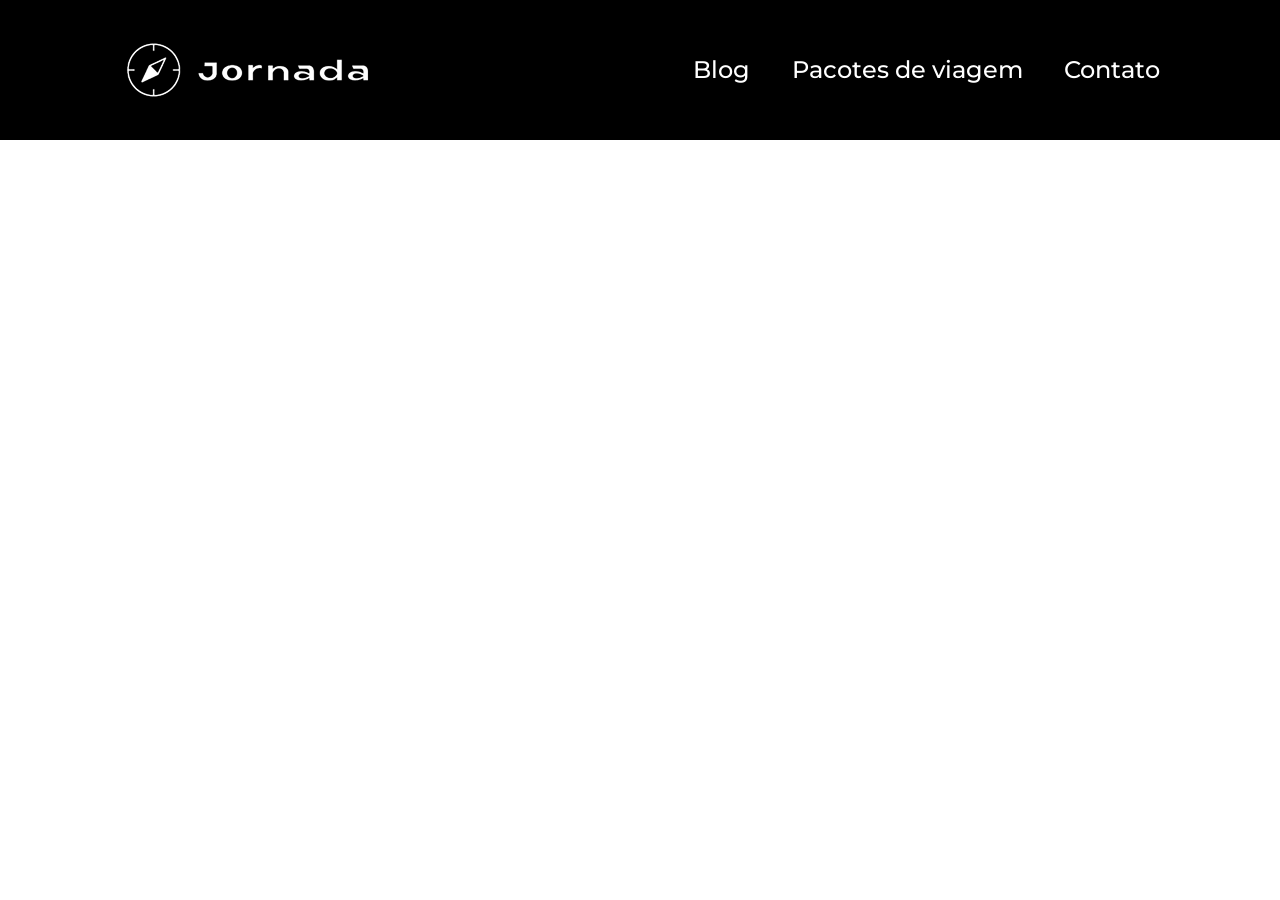
==== index.html @ e8b5a830 "Início até finalização do header" ====
<!DOCTYPE html>
<html lang="pt-br">

<head>
    <meta charset="UTF-8">
    <meta name="viewport" content="width=device-width, initial-scale=1.0">
    <title>Jornada Viagens</title>
    <link rel="shortcut icon" href="favicon.png" type="image/png">
    <link rel="stylesheet" href="styles/style.css">
</head>
<body>
    <header>
        <a class="header__logo" href="index.html" title="Voltar para a página inicial">
            <img class="header__logo-mobile" src="assets/bussola-jornada-branco.png" alt="Bússola do logo Jornada Viagens na cor branca">
            <img class="header__logo-desktop" src="assets/bussola-texto-jornada-branco.png" alt="Logo Jornada Viagens na cor branca">
        </a>
        <div class="header__container__menu">
            <label for="menu">
                <img src="assets/menu.png" alt="Menu">
            </label>
            <input type="checkbox" id="menu" hidden>
            <nav class="header__menu">
                <ul>
                    <li><a href="blog.html" target="_blank" title="Acessar Blog">Blog</a></li>
                    <li><a href="pacotes.html" target="_blank" title="Acessar Pacotes de viagem">Pacotes de viagem</a></li>
                    <li><a href="contato.html" target="_blank" title="Acessar Contato">Contato</a></li>
                </ul>
            </nav>
        </div>
    </header>
</body>
</html>
---- styles/style.css ----
@charset "UTF-8";

@import url(reset.css);
@import url(global.css);
@import url(header.css);
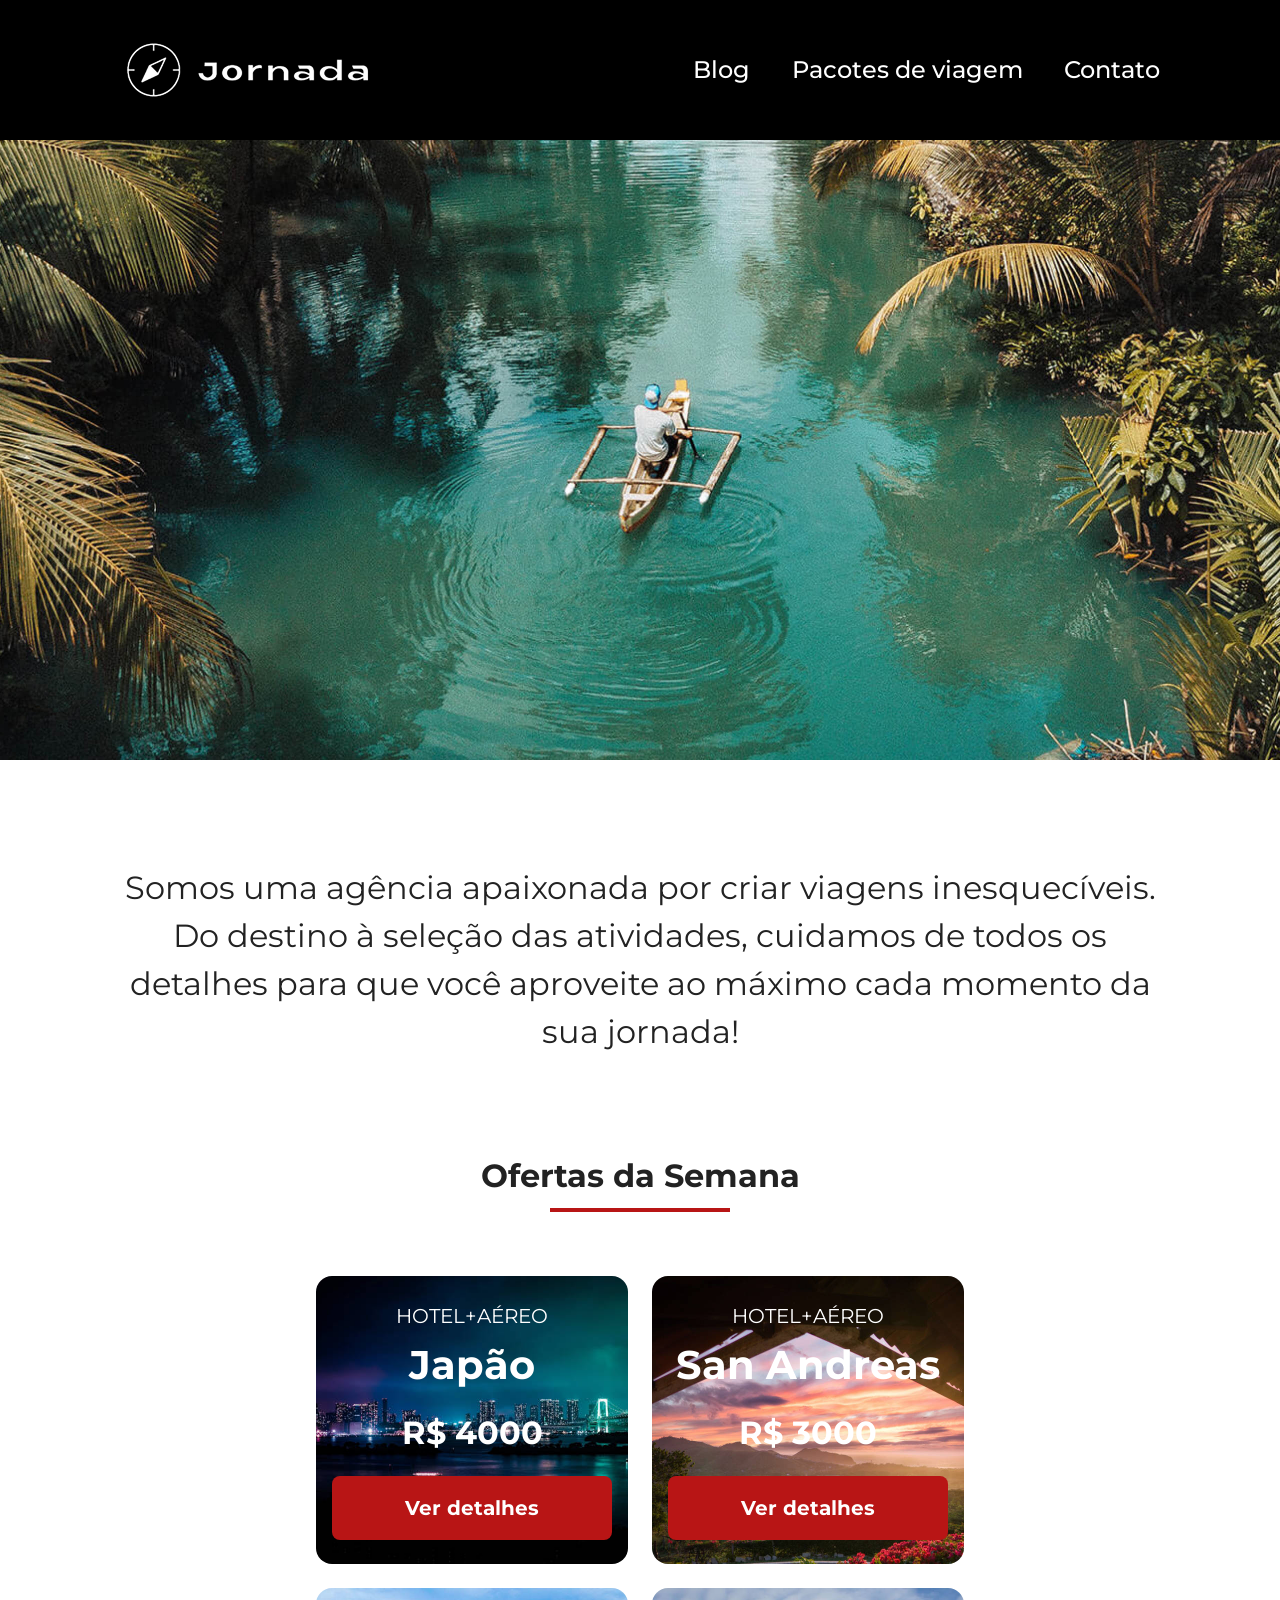
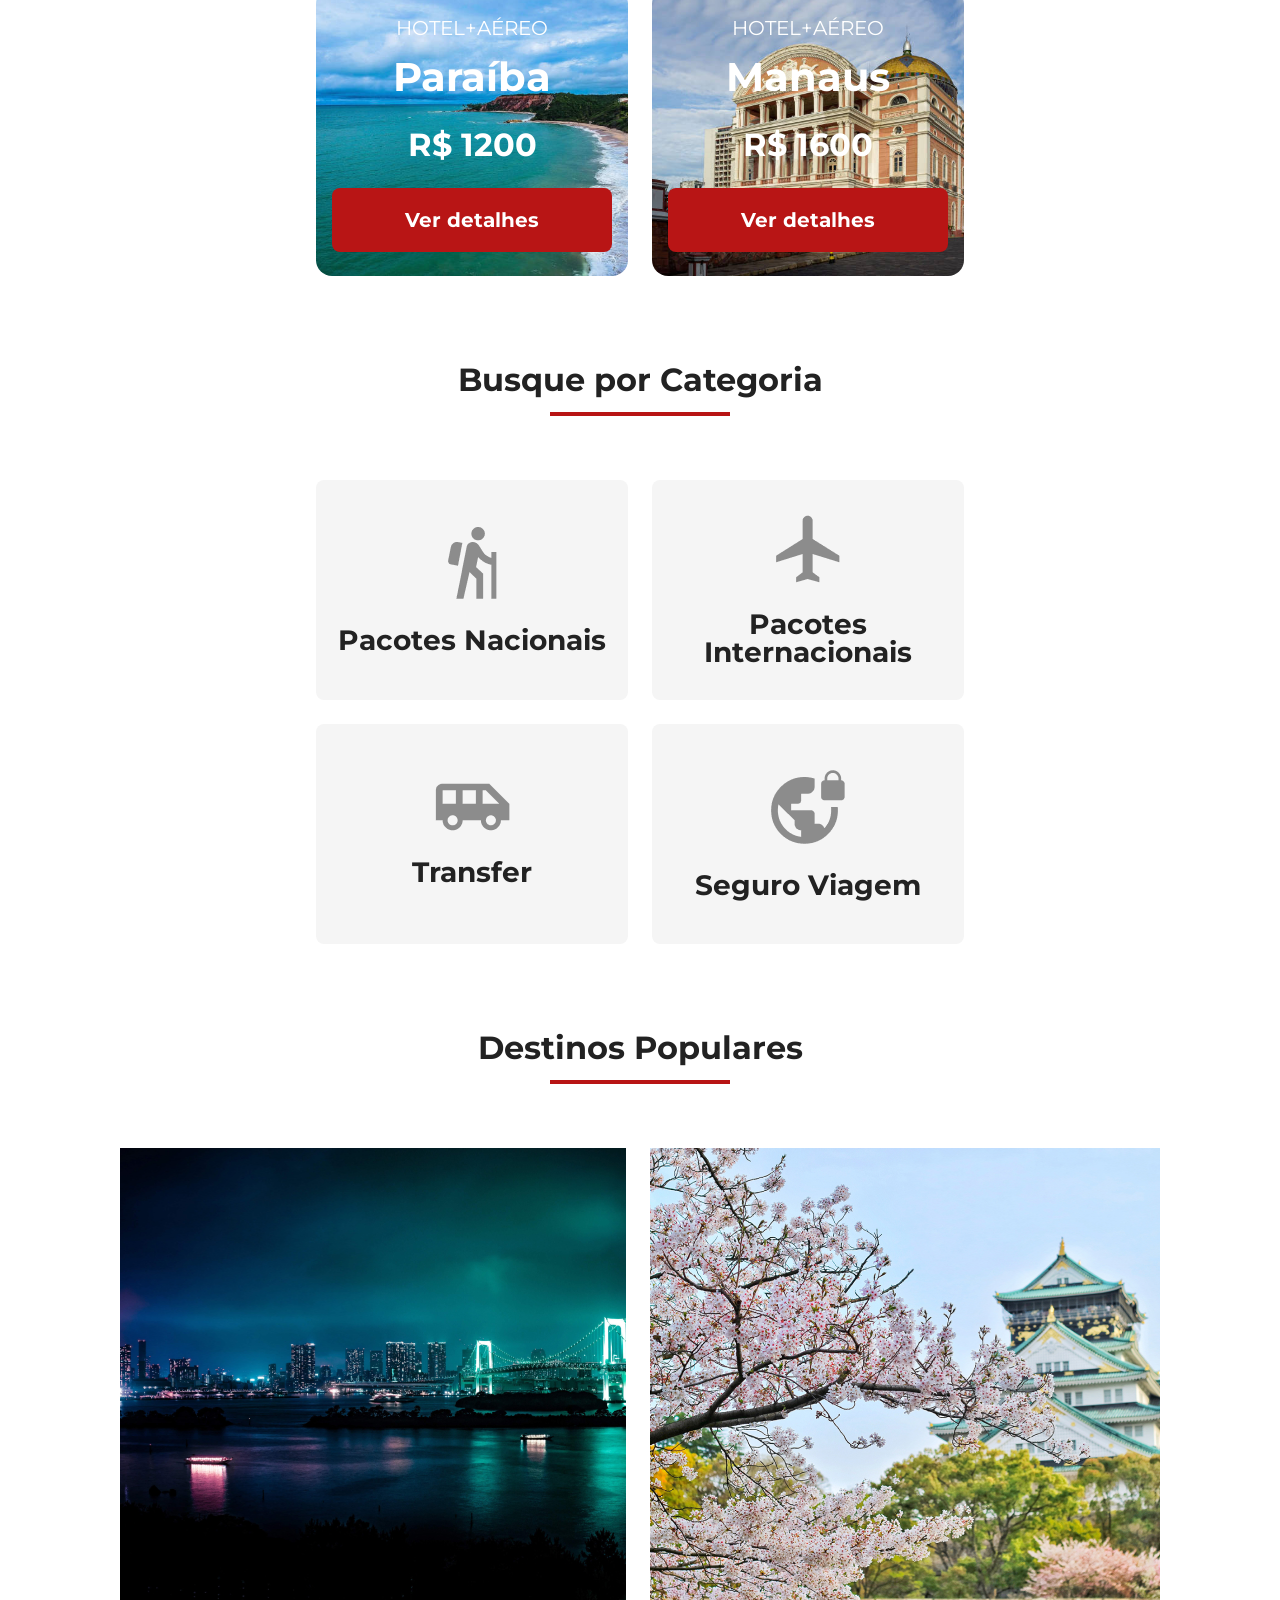
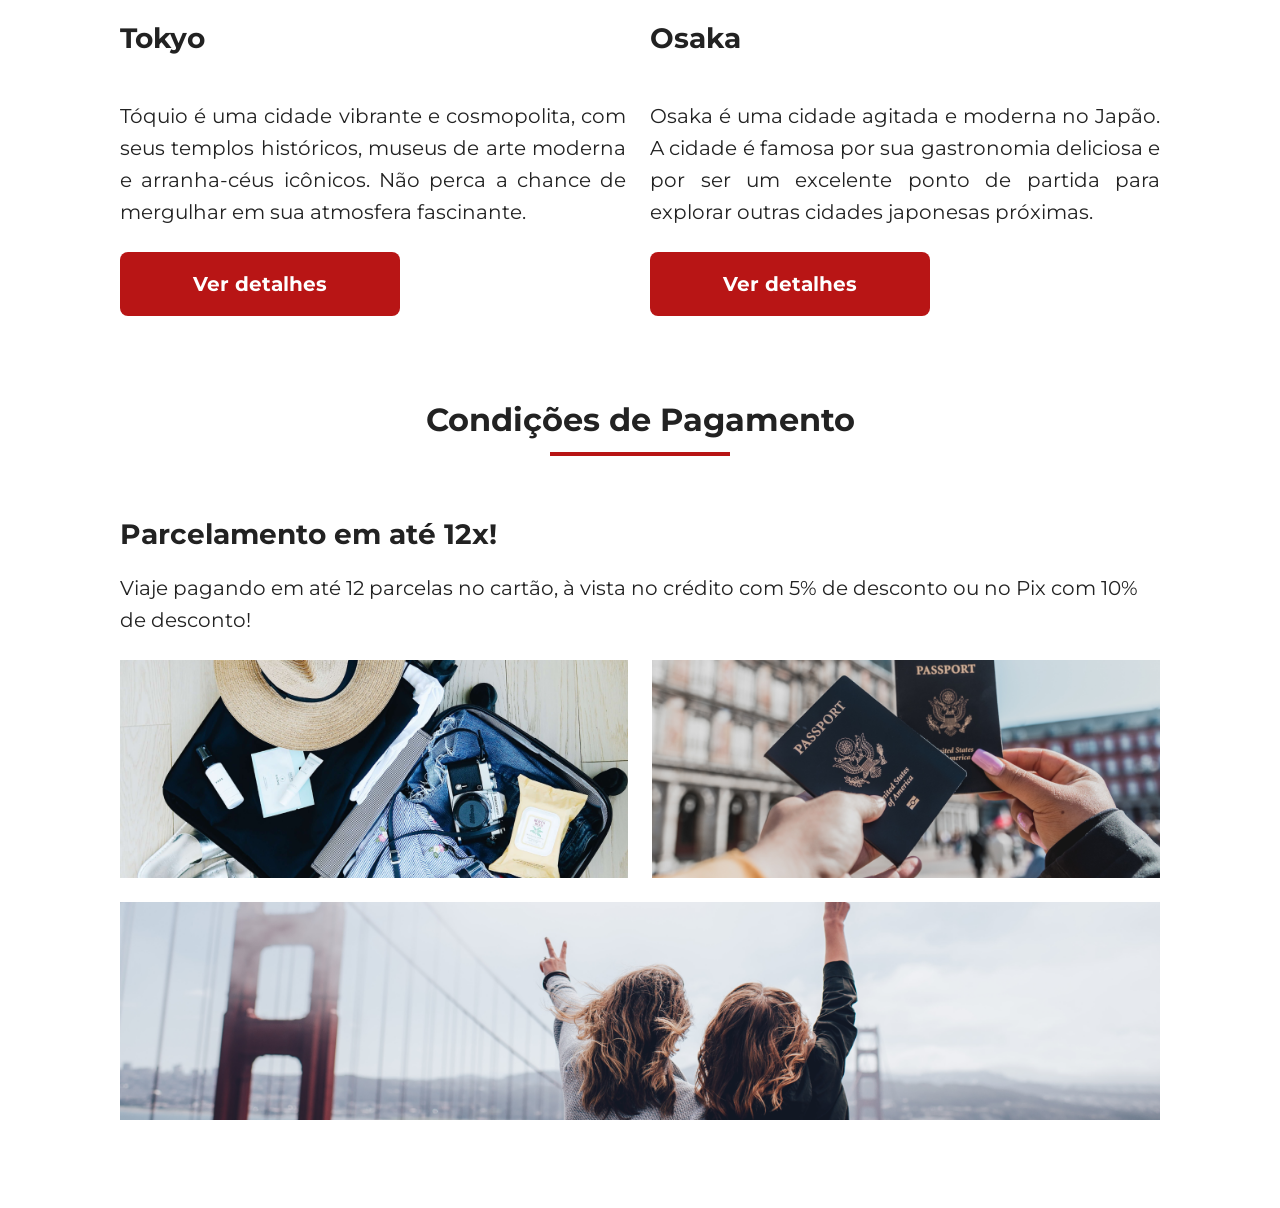
==== commit a2ca207c: "Atualização de Conteúdo" ====
--- a/index.html
+++ b/index.html
@@ -28,5 +28,125 @@
             </nav>
         </div>
     </header>
+    <section class="hero">
+        <div class="hero-img"></div>
+        <h2>Somos uma agência apaixonada por criar viagens inesquecíveis. Do destino à seleção das atividades, cuidamos de todos os detalhes para que você aproveite ao máximo cada momento da sua jornada!</h2>
+    </section>
+    <section class="offers">
+        <div class="section-title">
+            <h2>Ofertas da Semana</h2>
+            <hr>
+        </div>
+        <div class="offers-cards">
+            <article class="card japao">
+                <header>
+                    <p>HOTEL+AÉREO</p>
+                    <h3>Japão</h3>
+                    <h4>R$ 4000</h4>
+                </header>
+                <footer>
+                    <a href="#" class="button">Ver detalhes</a>
+                </footer>
+            </article>
+            <article class="card san-andreas">
+                <header>
+                    <p>HOTEL+AÉREO</p>
+                    <h3>San Andreas</h3>
+                    <h4>R$ 3000</h4>
+                </header>
+                <footer>
+                    <a href="#" class="button">Ver detalhes</a>
+                </footer>
+            </article>
+            <article class="card paraiba">
+                <header>
+                    <p>HOTEL+AÉREO</p>
+                    <h3>Paraíba</h3>
+                    <h4>R$ 1200</h4>
+                </header>
+                <footer>
+                    <a href="#" class="button">Ver detalhes</a>
+                </footer>
+            </article>
+            <article class="card manaus">
+                <header>
+                    <p>HOTEL+AÉREO</p>
+                    <h3>Manaus</h3>
+                    <h4>R$ 1600</h4>
+                </header>
+                <footer>
+                    <a href="#" class="button">Ver detalhes</a>
+                </footer>
+            </article>
+        </div>
+    </section>
+    <section class="categories">
+        <div class="section-title">
+            <h2>Busque por Categoria</h2>
+            <hr>
+        </div>
+        <div class="categories-cards">
+            <a href="#">
+                <article class="card-b">
+                    <div class="container-img"><img src="assets/icone-caminhada.png" alt="icone de pessoa caminhando"></img></div>
+                    <h3  class="content-title">Pacotes Nacionais</h3>
+                </article>
+            </a><a href="#">
+                <article class="card-b">
+                    <div class="container-img"><img src="assets/icone-aviao.png" alt="icone de aviao"></img></div>
+                    <h3  class="content-title">Pacotes Internacionais</h3>
+                </article>
+            </a><a href="#">
+                <article class="card-b">
+                    <div class="container-img"><img src="assets/icone-onibus.png" alt="icone de onibus"></img></div>
+                    <h3 class="content-title">Transfer</h3>
+                </article>
+            </a><a href="#">
+                <article class="card-b">
+                    <div class="container-img"><img src="assets/icone-planeta.png" alt="icone de planeta e cadeado"></img></div>
+                    <h3  class="content-title">Seguro Viagem</h3>
+                </article>
+            </a>
+        </div>
+    </section>
+    <section class="destinations">
+        <div class="section-title">
+            <h2>Destinos Populares</h2>
+            <hr>
+        </div>
+        <div class="container-destinations">
+            <article>
+                <div class="container-img tokyo">
+                </div>
+                <h3 class="content-title">Tokyo</h3>
+                <p class="content-text">Tóquio é uma cidade vibrante e cosmopolita, com seus templos históricos, museus de arte moderna e arranha-céus icônicos. Não perca a chance de mergulhar em sua atmosfera fascinante.</p>
+                <a href="#" class="button">Ver detalhes</a>
+            </article>
+            <article>
+                <div class="container-img osaka">
+                </div>
+                <h3 class="content-title">Osaka</h3>
+                <p class="content-text">Osaka é uma cidade agitada e moderna no Japão. A cidade é famosa por sua gastronomia deliciosa e por ser um excelente ponto de partida para explorar outras cidades japonesas próximas.</p>
+                <a href="#" class="button">Ver detalhes</a>
+            </article>
+        </div>
+    </section>
+    <section class="payments">
+        <div class="section-title">
+            <h2>Condições de Pagamento</h2>
+            <hr>
+        </div>
+        <div class="content-container">
+            <div class="container-text">
+                <h3 class="content-title">Parcelamento em até 12x!</h3>
+                <p class="content-text">Viaje pagando em até 12 parcelas no cartão, à vista no crédito com 5% de desconto ou no Pix com 10% de desconto! </p>
+            </div>
+            <div class="container-image">
+                <div class="container-img first"></div>
+                <div class="container-img second"></div>
+                <div class="container-img third"></div>
+            </div>
+        </div>
+    </section>
 </body>
 </html>
--- a/styles/style.css
+++ b/styles/style.css
@@ -2,4 +2,9 @@
 
 @import url(reset.css);
 @import url(global.css);
-@import url(header.css);+@import url(header.css);
+@import url(hero.css);
+@import url(offers.css);
+@import url(categories.css);
+@import url(destinations.css);
+@import url(payments.css);
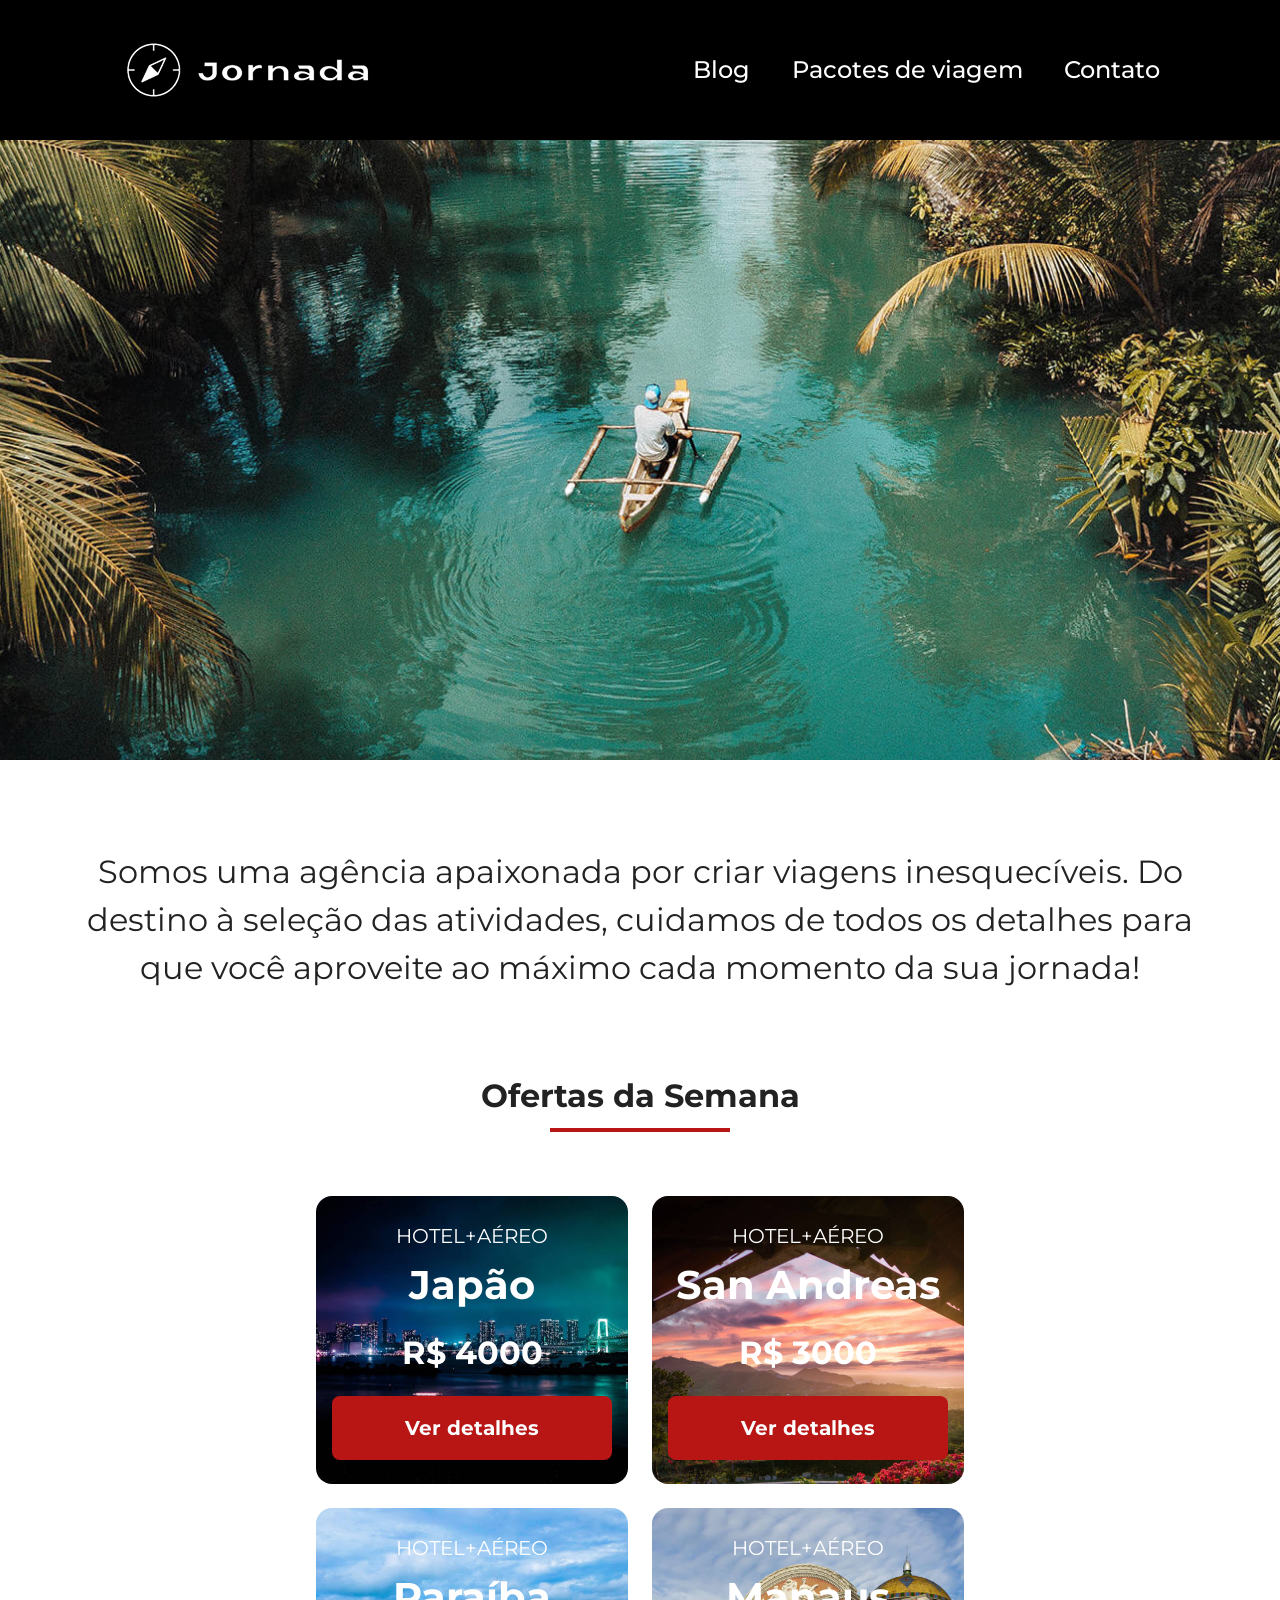
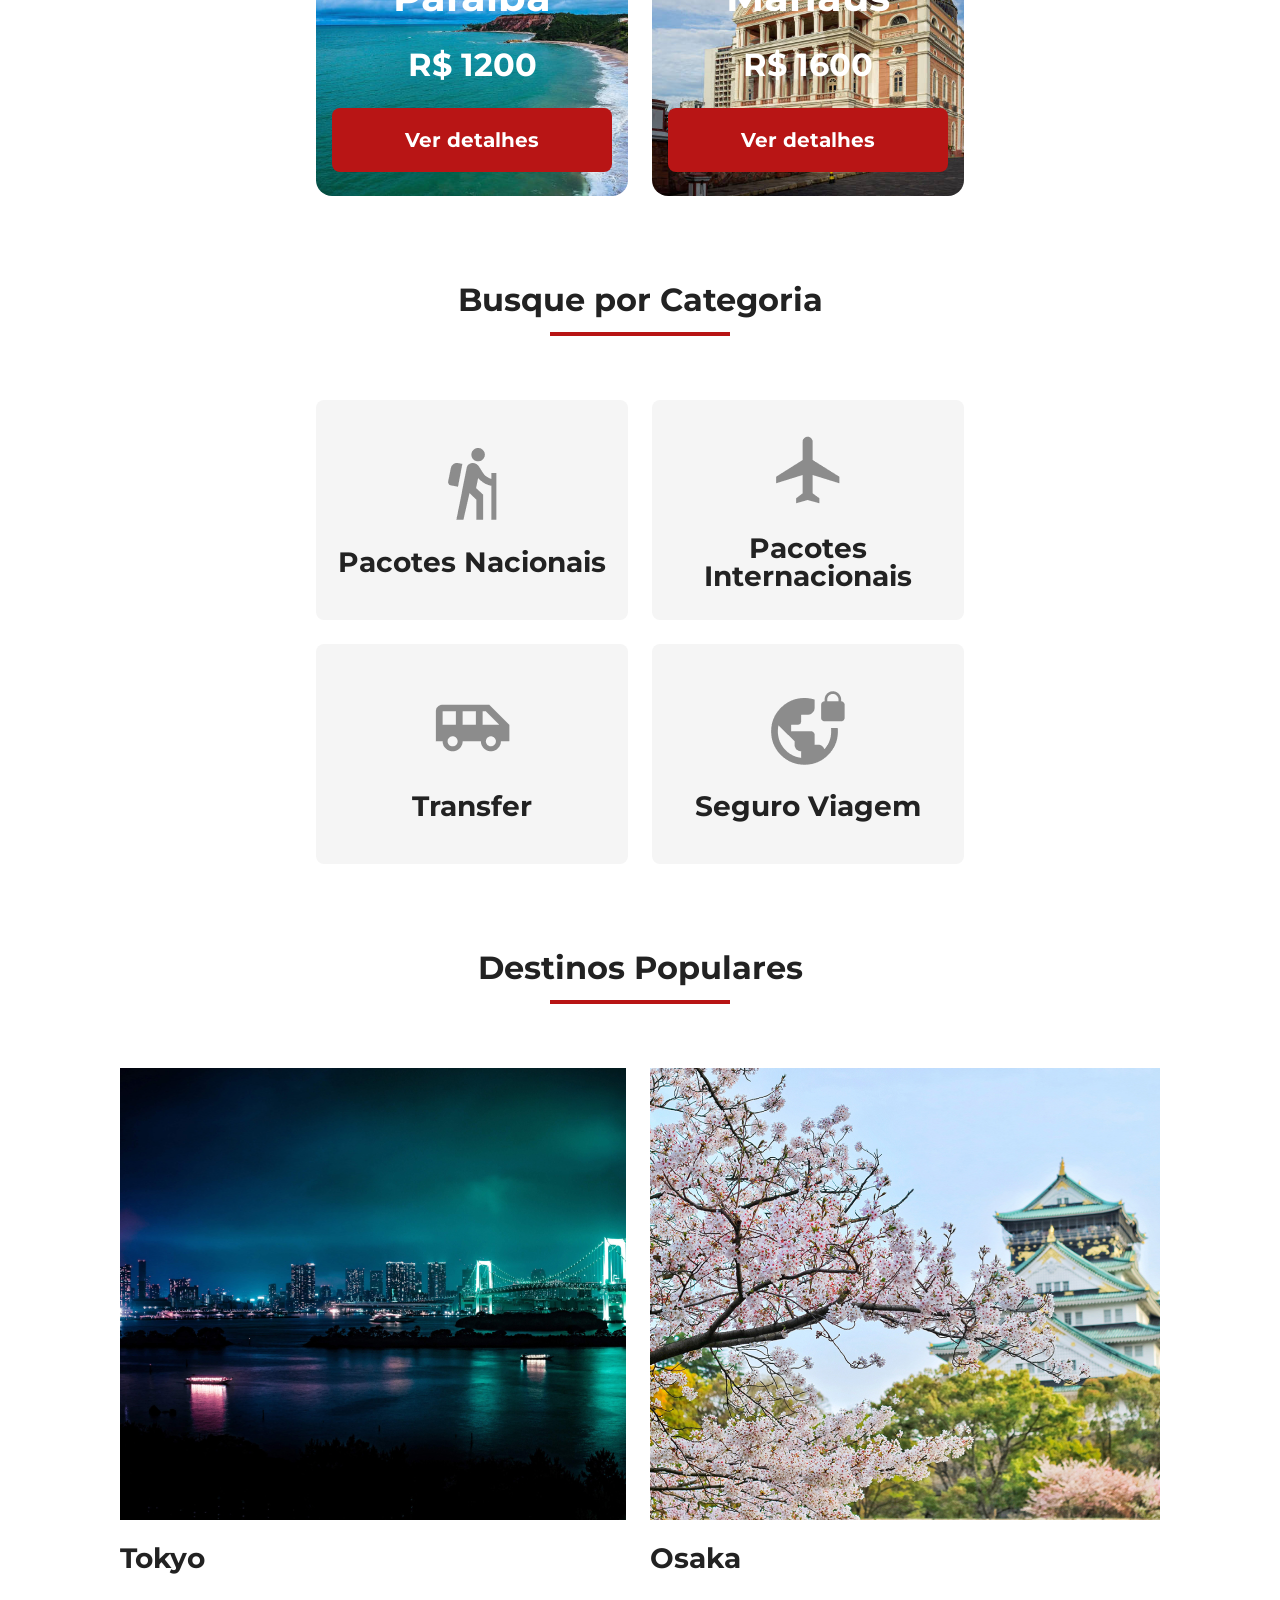
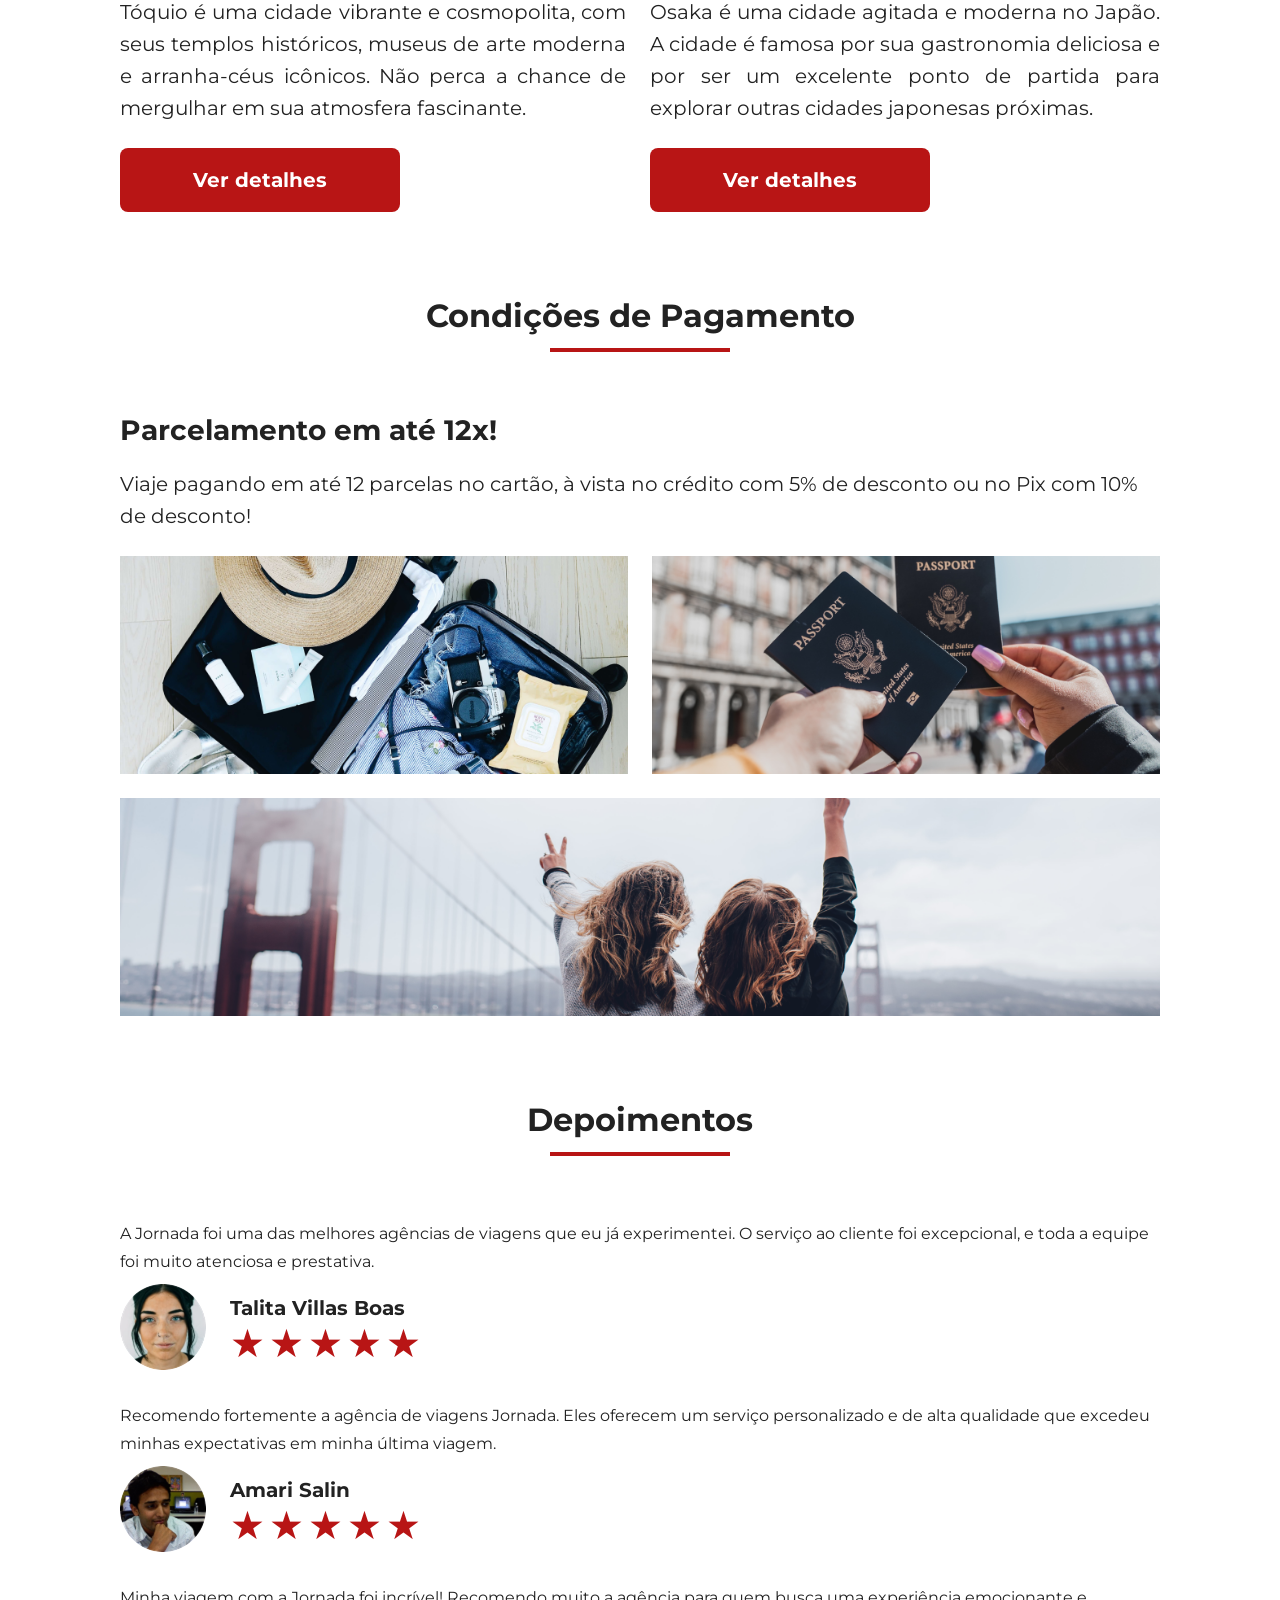
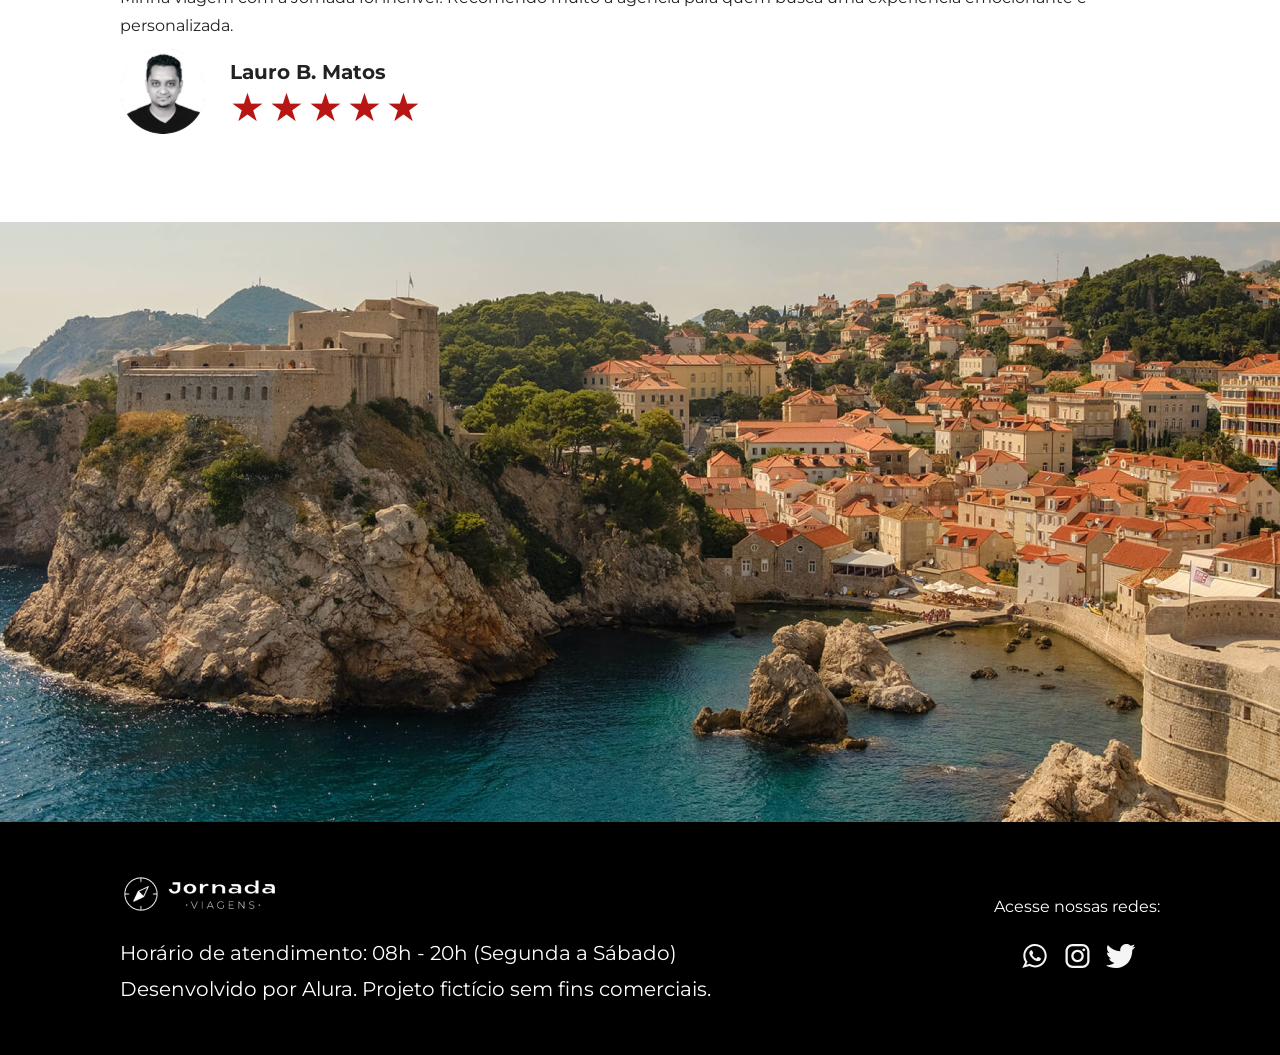
==== commit da3da6b5: "Conclusão do Site" ====
--- a/index.html
+++ b/index.html
@@ -5,148 +5,234 @@
     <meta charset="UTF-8">
     <meta name="viewport" content="width=device-width, initial-scale=1.0">
     <title>Jornada Viagens</title>
-    <link rel="shortcut icon" href="favicon.png" type="image/png">
+    <link rel="icon" href="favicon.ico" type="image/x-icon">
+    <meta name="description" content="Jornada Viagens: uma agência apaixonada por criar viagens inesquecíveis. ">
+    <meta name="og:title" content="Jornada Viagens">
+    <meta name="og:description" content="Jornada Viagens: uma agência apaixonada por criar viagens inesquecíveis.">
+    <meta name="og:image" content="https://felipemirandabr.github.io/jornada-viagens/assets/logo-footer.png">
+    <meta name="og:type" content="website">
+    <meta name="og:url" content="https://felipemirandabr.github.io/jornada-viagens">
     <link rel="stylesheet" href="styles/style.css">
 </head>
 <body>
-    <header>
-        <a class="header__logo" href="index.html" title="Voltar para a página inicial">
-            <img class="header__logo-mobile" src="assets/bussola-jornada-branco.png" alt="Bússola do logo Jornada Viagens na cor branca">
-            <img class="header__logo-desktop" src="assets/bussola-texto-jornada-branco.png" alt="Logo Jornada Viagens na cor branca">
+    <header class="site-header">
+        <a class="site-header__logo-container" href="index.html" title="Voltar para a página inicial">
+            <img class="site-header__logo--mobile" src="assets/bussola-jornada-branco.png" alt="Bússola do logo Jornada Viagens na cor branca">
+            <img class="site-header__logo--desktop" src="assets/bussola-texto-jornada-branco.png" alt="Logo Jornada Viagens na cor branca">
         </a>
-        <div class="header__container__menu">
+        <div class="site-header__menu-container">
             <label for="menu">
                 <img src="assets/menu.png" alt="Menu">
             </label>
             <input type="checkbox" id="menu" hidden>
-            <nav class="header__menu">
+            <nav class="site-header__menu">
                 <ul>
-                    <li><a href="blog.html" target="_blank" title="Acessar Blog">Blog</a></li>
-                    <li><a href="pacotes.html" target="_blank" title="Acessar Pacotes de viagem">Pacotes de viagem</a></li>
-                    <li><a href="contato.html" target="_blank" title="Acessar Contato">Contato</a></li>
+                    <li class="site-header__menu-item"><a href="blog.html" title="Acessar Blog">Blog</a></li>
+                    <li class="site-header__menu-item"><a href="pacotes-de-viagem.html" title="Acessar Pacotes de viagem">Pacotes de viagem</a></li>
+                    <li class="site-header__menu-item"><a href="contact.html" title="Acessar Contato">Contato</a></li>
                 </ul>
             </nav>
         </div>
     </header>
     <section class="hero">
-        <div class="hero-img"></div>
-        <h2>Somos uma agência apaixonada por criar viagens inesquecíveis. Do destino à seleção das atividades, cuidamos de todos os detalhes para que você aproveite ao máximo cada momento da sua jornada!</h2>
+        <div class="hero__image hero__image-header"></div>
+        <h2 class="hero__text">Somos uma agência apaixonada por criar viagens inesquecíveis. Do destino à seleção das atividades, cuidamos de todos os detalhes para que você aproveite ao máximo cada momento da sua jornada!</h2>
     </section>
-    <section class="offers">
-        <div class="section-title">
-            <h2>Ofertas da Semana</h2>
-            <hr>
+    <main>
+        <section class="offers">
+            <div class="section-title">
+                <h2 class="section-title__title">Ofertas da Semana</h2>
+                <hr class="section-title__line">
+            </div>
+            <div class="offers__card-container">
+                <article class="offers__card offers__card--japao">
+                    <header class="offers__card-header">
+                        <p class="offers__card-type">HOTEL+AÉREO</p>
+                        <h3 class="offers__card-destination">Japão</h3>
+                        <h4 class="offers__card-price">R$ 4000</h4>
+                    </header>
+                    <footer class="offers_card-footer">
+                        <a href="#" class="details-button">Ver detalhes</a>
+                    </footer>
+                </article>
+                <article class="offers__card offers__card--san-andreas">
+                    <header class="offers__card-header">
+                        <p class="offers__card-type">HOTEL+AÉREO</p>
+                        <h3 class="offers__card-destination">San Andreas</h3>
+                        <h4 class="offers__card-price">R$ 3000</h4>
+                    </header>
+                    <footer class="offers_card-footer">
+                        <a href="#" class="details-button">Ver detalhes</a>
+                    </footer>
+                </article>
+                <article class="offers__card offers__card--paraiba">
+                    <header class="offers__card-header">
+                        <p class="offers__card-type">HOTEL+AÉREO</p>
+                        <h3 class="offers__card-destination">Paraíba</h3>
+                        <h4 class="offers__card-price">R$ 1200</h4>
+                    </header>
+                    <footer class="offers_card-footer">
+                        <a href="#" class="details-button">Ver detalhes</a>
+                    </footer>
+                </article>
+                <article class="offers__card offers__card--manaus">
+                    <header class="offers__card-header">
+                        <p class="offers__card-type">HOTEL+AÉREO</p>
+                        <h3 class="offers__card-destination">Manaus</h3>
+                        <h4 class="offers__card-price">R$ 1600</h4>
+                    </header>
+                    <footer class="offers_card-footer">
+                        <a href="#" class="details-button">Ver detalhes</a>
+                    </footer>
+                </article>
+            </div>
+        </section>
+        <section class="categories">
+            <div class="section-title">
+                <h2 class="section-title__title">Busque por Categoria</h2>
+                <hr class="section-title__line">
+            </div>
+            <div class="categories__card-container">
+                <a class="categories__card-link" href="#">
+                    <article class="categories__card">
+                        <div class="categories__card-image-container"><img src="assets/icone-caminhada.png" alt="icone de pessoa caminhando"></img></div>
+                        <h3  class="categories__card-title content-title">Pacotes Nacionais</h3>
+                    </article>
+                </a><a class="categories__card-link" href="#">
+                    <article class="categories__card">
+                        <div class="categories__card-image-container"><img src="assets/icone-aviao.png" alt="icone de aviao"></img></div>
+                        <h3  class="categories__card-title content-title">Pacotes Internacionais</h3>
+                    </article>
+                </a><a class="categories__card-link" href="#">
+                    <article class="categories__card">
+                        <div class="categories__card-image-container"><img src="assets/icone-onibus.png" alt="icone de onibus"></img></div>
+                        <h3 class="categories__card-title content-title">Transfer</h3>
+                    </article>
+                </a><a class="categories__card-link" href="#">
+                    <article class="categories__card">
+                        <div class="categories__card-image-container"><img src="assets/icone-planeta.png" alt="icone de planeta e cadeado"></img></div>
+                        <h3  class="categories__card-title content-title">Seguro Viagem</h3>
+                    </article>
+                </a>
+            </div>
+        </section>
+        <section class="destinations">
+            <div class="section-title">
+                <h2 class="section-title__title">Destinos Populares</h2>
+                <hr class="section-title__line">
+            </div>
+            <div class="destinations__container">
+                <article class="destinations_article">
+                    <div class="destinations__image-container destinations__image-container--tokyo">
+                    </div>
+                    <h3 class="content-title">Tokyo</h3>
+                    <p class="content-text">Tóquio é uma cidade vibrante e cosmopolita, com seus templos históricos, museus de arte moderna e arranha-céus icônicos. Não perca a chance de mergulhar em sua atmosfera fascinante.</p>
+                    <a href="#" class="details-button">Ver detalhes</a>
+                </article>
+                <article class="destinations_article">
+                    <div class="destinations__image-container destinations__image-container--osaka">
+                    </div>
+                    <h3 class="content-title">Osaka</h3>
+                    <p class="content-text">Osaka é uma cidade agitada e moderna no Japão. A cidade é famosa por sua gastronomia deliciosa e por ser um excelente ponto de partida para explorar outras cidades japonesas próximas.</p>
+                    <a href="#" class="details-button">Ver detalhes</a>
+                </article>
+            </div>
+        </section>
+        <section class="payments">
+            <div class="section-title">
+                <h2 class="section-title__title">Condições de Pagamento</h2>
+                <hr class="section-title__line">
+            </div>
+            <div class="payments__container">
+                <div class="payments__text">
+                    <h3 class="content-title">Parcelamento em até 12x!</h3>
+                    <p class="content-text">Viaje pagando em até 12 parcelas no cartão, à vista no crédito com 5% de desconto ou no Pix com 10% de desconto! </p>
+                </div>
+                <div class="payments__image-container">
+                    <div class="payments__image payments__image--first"></div>
+                    <div class="payments__image payments__image--second"></div>
+                    <div class="payments__image payments__image--third"></div>
+                </div>
+            </div>
+        </section>
+        <section class="testimonials">
+            <div class="section-title">
+                <h2 class="section-title__title">Depoimentos</h2>
+                <hr class="section-title__line">
+            </div>
+            <div class="testimonials__container">
+                <article class="testimonials__article">
+                    <header class="testimonials__article-header">
+                        <p class="testimonials__article-text">A Jornada foi uma das melhores agências de viagens que eu já experimentei. O serviço ao cliente foi excepcional, e toda a equipe foi muito atenciosa e prestativa.</p>
+                    </header>
+                    <footer class="testimonials__article-footer">
+                        <img class="testimonials__article-profile-photo" src="assets/avatar-talita.png" alt="foto de perfil">
+                        <div class="testimonials__profile-content">
+                            <h3 class="testimonials__article-name">Talita Villas Boas</h3>
+                            <div class="testimonials__article-rating">
+                                <span class="star">&#9733;</span>
+                                <span class="star">&#9733;</span>
+                                <span class="star">&#9733;</span>
+                                <span class="star">&#9733;</span>
+                                <span class="star">&#9733;</span>
+                            </div>
+                        </div>
+                    </footer>
+                </article>
+                <article class="testimonials__article">
+                    <header class="testimonials__article-header">
+                        <p class="testimonials__article-text">Recomendo fortemente a agência de viagens Jornada. Eles oferecem um serviço personalizado e de alta qualidade que excedeu minhas expectativas em minha última viagem.</p>
+                    </header>
+                    <footer class="testimonials__article-footer">
+                        <img class="testimonials__article-profile-photo" src="assets/avatar-amari.png" alt="foto de perfil">
+                        <div class="testimonials__profile-content">
+                            <h3 class="testimonials__article-name">Amari Salin</h3>
+                            <div class="testimonials__article-rating">
+                                <span class="star">&#9733;</span>
+                                <span class="star">&#9733;</span>
+                                <span class="star">&#9733;</span>
+                                <span class="star">&#9733;</span>
+                                <span class="star">&#9733;</span>
+                            </div>
+                        </div>
+                    </footer>
+                </article>
+                <article class="testimonials__article">
+                    <header class="testimonials__article-header">
+                        <p class="testimonials__article-text">Minha viagem com a Jornada foi incrível! Recomendo muito a agência para quem busca uma experiência emocionante e personalizada.</p>
+                    </header>
+                    <footer class="testimonials__article-footer">
+                        <img class="testimonials__article-profile-photo" src="assets/avatar-lauro.png" alt="foto de perfil">
+                        <div class="testimonials__profile-content">
+                            <h3 class="testimonials__article-name">Lauro B. Matos</h3>
+                            <div class="testimonials__article-rating">
+                                <span class="star">&#9733;</span>
+                                <span class="star">&#9733;</span>
+                                <span class="star">&#9733;</span>
+                                <span class="star">&#9733;</span>
+                                <span class="star">&#9733;</span>
+                            </div>
+                        </div>
+                    </footer>
+                </article>
+            </div>
+        </section>
+    </main>
+    <section class="hero">
+        <div class="hero__image hero__image-footer"></div>
+    </section>
+    <footer class="site-footer">
+        <div class="site-footer__info">
+            <img class="site-footer__logo" src="assets/logo-footer.png" alt="Bússola do logo Jornada Viagens na cor branca com texto">
+            <p class="site-footer__text">Horário de atendimento: 08h - 20h (Segunda a Sábado)</p>
+            <p class="site-footer__text">Desenvolvido por Alura. Projeto fictício sem fins comerciais.</p>
         </div>
-        <div class="offers-cards">
-            <article class="card japao">
-                <header>
-                    <p>HOTEL+AÉREO</p>
-                    <h3>Japão</h3>
-                    <h4>R$ 4000</h4>
-                </header>
-                <footer>
-                    <a href="#" class="button">Ver detalhes</a>
-                </footer>
-            </article>
-            <article class="card san-andreas">
-                <header>
-                    <p>HOTEL+AÉREO</p>
-                    <h3>San Andreas</h3>
-                    <h4>R$ 3000</h4>
-                </header>
-                <footer>
-                    <a href="#" class="button">Ver detalhes</a>
-                </footer>
-            </article>
-            <article class="card paraiba">
-                <header>
-                    <p>HOTEL+AÉREO</p>
-                    <h3>Paraíba</h3>
-                    <h4>R$ 1200</h4>
-                </header>
-                <footer>
-                    <a href="#" class="button">Ver detalhes</a>
-                </footer>
-            </article>
-            <article class="card manaus">
-                <header>
-                    <p>HOTEL+AÉREO</p>
-                    <h3>Manaus</h3>
-                    <h4>R$ 1600</h4>
-                </header>
-                <footer>
-                    <a href="#" class="button">Ver detalhes</a>
-                </footer>
-            </article>
+        <div class="site-footer__social-media">
+            <p class="site-footer__social-media-text">Acesse nossas redes:</p>
+            <a href="#" target="_blank" title="Entre em contato via Whatsapp"><img src="assets/icone-whatsapp.svg" alt="Logomarca do Whatsapp" class="site-footer_social-media-logo"></a>
+            <a href="#" target="_blank" title="Acesse o Instagram do Jornada Viagens"><img src="assets/icone-instagram.svg" alt="Logomarca do Instagram" class="site-footer_social-media-logo"></a>
+            <a href="#" target="_blank" title="Aceesse o Twitter do Jornada Viagens"><img src="assets/icone-twitter.svg" alt="Logomarca do Twitter" class="site-footer_social-media-logo"></a>
         </div>
-    </section>
-    <section class="categories">
-        <div class="section-title">
-            <h2>Busque por Categoria</h2>
-            <hr>
-        </div>
-        <div class="categories-cards">
-            <a href="#">
-                <article class="card-b">
-                    <div class="container-img"><img src="assets/icone-caminhada.png" alt="icone de pessoa caminhando"></img></div>
-                    <h3  class="content-title">Pacotes Nacionais</h3>
-                </article>
-            </a><a href="#">
-                <article class="card-b">
-                    <div class="container-img"><img src="assets/icone-aviao.png" alt="icone de aviao"></img></div>
-                    <h3  class="content-title">Pacotes Internacionais</h3>
-                </article>
-            </a><a href="#">
-                <article class="card-b">
-                    <div class="container-img"><img src="assets/icone-onibus.png" alt="icone de onibus"></img></div>
-                    <h3 class="content-title">Transfer</h3>
-                </article>
-            </a><a href="#">
-                <article class="card-b">
-                    <div class="container-img"><img src="assets/icone-planeta.png" alt="icone de planeta e cadeado"></img></div>
-                    <h3  class="content-title">Seguro Viagem</h3>
-                </article>
-            </a>
-        </div>
-    </section>
-    <section class="destinations">
-        <div class="section-title">
-            <h2>Destinos Populares</h2>
-            <hr>
-        </div>
-        <div class="container-destinations">
-            <article>
-                <div class="container-img tokyo">
-                </div>
-                <h3 class="content-title">Tokyo</h3>
-                <p class="content-text">Tóquio é uma cidade vibrante e cosmopolita, com seus templos históricos, museus de arte moderna e arranha-céus icônicos. Não perca a chance de mergulhar em sua atmosfera fascinante.</p>
-                <a href="#" class="button">Ver detalhes</a>
-            </article>
-            <article>
-                <div class="container-img osaka">
-                </div>
-                <h3 class="content-title">Osaka</h3>
-                <p class="content-text">Osaka é uma cidade agitada e moderna no Japão. A cidade é famosa por sua gastronomia deliciosa e por ser um excelente ponto de partida para explorar outras cidades japonesas próximas.</p>
-                <a href="#" class="button">Ver detalhes</a>
-            </article>
-        </div>
-    </section>
-    <section class="payments">
-        <div class="section-title">
-            <h2>Condições de Pagamento</h2>
-            <hr>
-        </div>
-        <div class="content-container">
-            <div class="container-text">
-                <h3 class="content-title">Parcelamento em até 12x!</h3>
-                <p class="content-text">Viaje pagando em até 12 parcelas no cartão, à vista no crédito com 5% de desconto ou no Pix com 10% de desconto! </p>
-            </div>
-            <div class="container-image">
-                <div class="container-img first"></div>
-                <div class="container-img second"></div>
-                <div class="container-img third"></div>
-            </div>
-        </div>
-    </section>
+    </footer>
 </body>
 </html>
--- a/styles/style.css
+++ b/styles/style.css
@@ -7,4 +7,8 @@
 @import url(offers.css);
 @import url(categories.css);
 @import url(destinations.css);
-@import url(payments.css);+@import url(payments.css);
+@import url(testimonials.css);
+@import url(footer.css);
+@import url(post.css);
+@import url(form.css);
